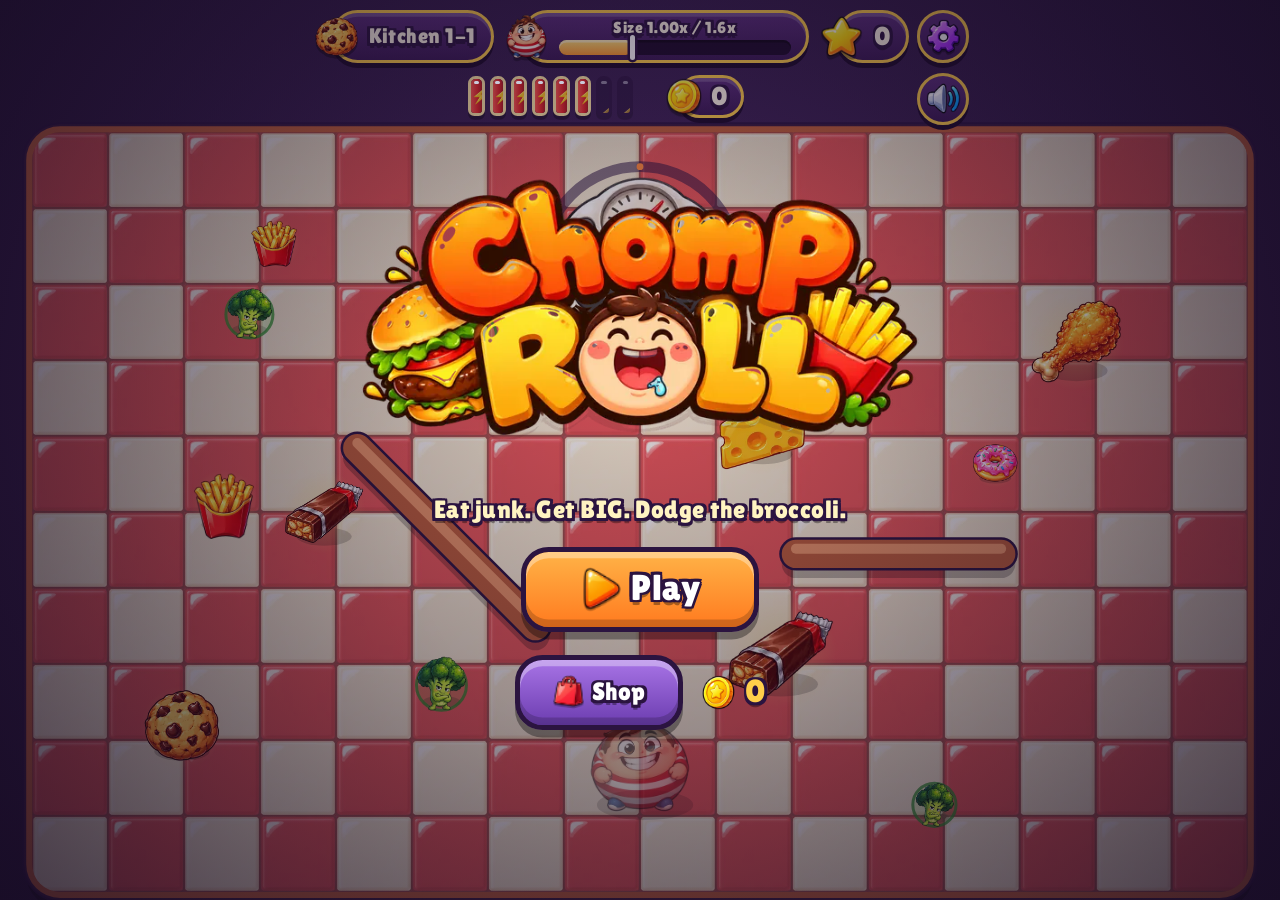
==== index.html @ c0d38214 "Build 4decba5" ====
<!doctype html>
<html lang="en">
<head>
  <meta charset="utf-8">
  <meta name="viewport" content="width=device-width, initial-scale=1, maximum-scale=1, user-scalable=no, viewport-fit=cover">
  <title>Chomp Roll</title>
  <script src="https://bridge.playgama.com/v2/stable/playgama-bridge.js"></script>
  <link rel="preload" href="fonts/LilitaOne.woff2" as="font" type="font/woff2" crossorigin>
  <style>
    /* Lilita One (SIL OFL 1.1, fonts/OFL-LilitaOne.txt). */
    @font-face { font-family: 'Lilita One'; src: url(fonts/LilitaOne.woff2) format('woff2'); font-display: swap; }
  </style>
  <script type="module" crossorigin src="./assets/index-8_rFbSqx.js"></script>
  <link rel="stylesheet" crossorigin href="./assets/index-CRXjLu9Q.css">
</head>
<body>
  <div id="stage">
    <canvas id="c"></canvas>
    <div id="hud">
      <div id="topbar">
        <div class="pill room pressable" id="hud-room"><span class="ico" id="roomIco"></span><b id="roomTxt">Kitchen 1-1</b></div>
        <div class="pill size" id="hud-size">
          <span class="ico" id="sizeIco"></span>
          <div class="nwrap"><span id="sizeTxt">Size</span><div class="bar"><i id="sizeBar"></i><em id="goalMark"></em></div></div>
        </div>
        <div class="pill score" id="hud-score"><span class="ico" id="scoreIco"></span><b id="scoreN">0</b></div>
        <div class="sidebtns">
          <button class="round" id="gear" aria-label="Settings"></button>
          <button class="round" id="mute" aria-label="Mute"><span class="snd">🔊</span></button>
          <button class="round hidden" id="trophy" aria-label="Leaderboard"></button>
        </div>
      </div>
      <div id="row2">
        <div id="cans"></div>
        <div class="pill coins" id="hud-coins"><span class="ico" id="coinIco"></span><b id="coinN">0</b></div>
      </div>
      <div id="hint" class="hidden"></div>
      <div id="banner" class="hidden"></div>

      <div id="title" class="screen">
        <div class="logo pop-in" id="logo"><span class="l1">Chomp</span><span class="l2">Roll</span></div>
        <div class="tagline toon" data-i18n="tagline">Eat junk. Get BIG. Dodge the broccoli.</div>
        <button class="btn big orange pop-in" id="playBtn" data-i18n="play" data-icon="play">Play</button>
        <div class="titlerow">
          <button class="btn purple" id="shopBtn" data-i18n="shop" data-icon="shop">Shop</button>
          <div class="wallet toon"><span class="wico"></span><b class="walletN">0</b></div>
        </div>
        <div class="best toon" id="bestTxt"></div>
      </div>

      <div id="shop" class="screen hidden">
        <div class="panel shop pop-in">
          <button class="round close" id="shopClose" aria-label="Close">✕</button>
          <h2 class="toon" data-i18n="shop_title">Snack Shop</h2>
          <div class="wallet toon"><span class="wico"></span><b class="walletN">0</b></div>
          <button class="btn purple small hidden" id="freeCoinsBtn">► +50</button>
          <div class="cards" id="cards"></div>
        </div>
      </div>

      <div id="second" class="screen hidden">
        <div class="panel pop-in">
          <h2 class="toon" data-i18n="second_title">So close!</h2>
          <div class="toon" data-i18n="second_text">Keep this run going?</div>
          <button class="btn big green" id="secondAd" data-i18n="second_ad">► Watch an ad: keep rolling</button>
          <button class="btn orange" id="secondCoins">► +0</button>
          <button class="btn purple small" id="secondNo" data-i18n="no_thanks">No thanks</button>
        </div>
      </div>

      <div id="modal" class="screen hidden">
        <div class="panel pop-in" id="modalBody"></div>
      </div>

      <div id="toast" class="hidden"></div>

      <div id="over" class="screen hidden">
        <div class="panel pop-in">
          <h2 class="toon" id="overTitle">Out of sugar!</h2>
          <div class="rows">
            <div class="row"><span data-i18n="score">Score</span><b id="ovScore">0</b></div>
            <div class="row"><span data-i18n="rooms">Rooms</span><b id="ovRooms">0</b></div>
            <div class="row"><span data-i18n="biggest">Biggest</span><b id="ovBig">1x</b></div>
            <div class="row best"><span data-i18n="best">Best</span><b id="ovBest">0</b></div>
          </div>
          <div class="newbest hidden toon" id="newBest" data-i18n="new_best">NEW BEST!</div>
          <div class="earned toon" id="earned"><span class="wico"></span><b id="ovCoins">+0 coins</b></div>
          <button class="btn purple small hidden" id="doubleBtn" data-i18n="double_ad">► Ad: double coins</button>
          <div class="btnrow">
            <button class="btn purple" id="overShopBtn" data-i18n="shop" data-icon="shop">Shop</button>
            <button class="btn orange" id="shareBtn" data-i18n="share">📣 Share</button>
            <button class="round" id="overTrophy" aria-label="Leaderboard"></button>
          </div>
          <button class="btn big green" id="againBtn" data-i18n="again">↻ Roll again</button>
        </div>
      </div>
    </div>
  </div>
</body>
</html>
---- assets/index-CRXjLu9Q.css ----
:root{--ink: #fff7e8;--outline: #2b1440;--plum: #4a2466;--gold: #ffcf4a;--orange: #ff9a2e;--font: "Lilita One", "Trebuchet MS", "Arial Rounded MT Bold", Verdana, "Segoe UI Emoji", "Apple Color Emoji", "Noto Color Emoji", sans-serif;--fs: clamp(13px, 1.6vmin + 7px, 18px)}*{box-sizing:border-box;-webkit-tap-highlight-color:transparent;user-select:none;-webkit-user-select:none}html,body{margin:0;height:100%;overflow:hidden;background:#150b22;color:var(--ink);font:400 var(--fs)/1.2 var(--font);touch-action:none;letter-spacing:.02em;font-synthesis:none}.toon,.pill b,.pill span,.btn,#banner,#hint,.panel h2,.row,.logo span{text-shadow:0 2px 0 var(--outline),2px 0 0 var(--outline),-2px 0 0 var(--outline),0 -2px 0 var(--outline),2px 2px 0 var(--outline),-2px 2px 0 var(--outline),2px -2px 0 var(--outline),-2px -2px 0 var(--outline),0 4px 0 rgba(0,0,0,.35)}#stage{position:absolute;inset:0;margin:auto;max-width:200vh;overflow:hidden;background:#2b1a3d;touch-action:none}#c{position:absolute;inset:0;width:100%;height:100%;display:block}#hud{position:absolute;inset:0;pointer-events:none;zoom:var(--k, 1)}#hud button,#hud .pressable{pointer-events:auto}.hidden{display:none!important}.spr{display:inline-block;flex:none}#topbar{position:absolute;top:max(8px,env(safe-area-inset-top));left:8px;right:8px;display:flex;gap:6px;align-items:flex-start;justify-content:center}.sidebtns{display:flex;flex-direction:column;gap:8px}.pill{position:relative;display:flex;align-items:center;gap:4px;height:42px;padding:0 12px 0 28px;margin-left:16px;background:linear-gradient(#5b2f7d,#3a1a55);border:3px solid var(--gold);border-radius:999px;box-shadow:0 4px #1c0b2b,inset 0 3px #ffffff2e;white-space:nowrap}.pill .ico{position:absolute;left:-18px;top:50%;transform:translateY(-50%);width:40px;height:40px;display:grid;place-items:center;font-size:28px;filter:drop-shadow(0 3px 0 rgba(0,0,0,.35))}.pill b{font-size:1.15em}.pill.room b{font-size:.95em}.pill.size{flex:1 1 auto;max-width:230px;min-width:110px}.pill .nwrap{flex:1;display:flex;flex-direction:column;gap:2px;min-width:0}.pill.size span{font-size:.72em;text-align:center}.bar{position:relative;height:12px;border-radius:6px;background:#1c0b2b;overflow:visible;box-shadow:inset 0 2px #0006}.bar i{display:block;height:100%;width:3%;border-radius:6px;background:linear-gradient(#ffe27a,#ff9a2e);box-shadow:inset 0 2px #ffffff80;transition:width .45s cubic-bezier(.3,1.6,.5,1),background .3s}.bar.full i{background:linear-gradient(#b6ff8a,#3fbf4f)}.bar em{position:absolute;top:-4px;bottom:-4px;width:4px;margin-left:-2px;border-radius:2px;background:#fff;box-shadow:0 0 0 2px var(--outline)}.round{width:42px;height:42px;border-radius:50%;border:3px solid var(--gold);background:linear-gradient(#5b2f7d,#3a1a55);box-shadow:0 4px #1c0b2b;display:grid;place-items:center;padding:0;cursor:pointer;color:#fff}.round .snd{font-size:20px;line-height:1;filter:drop-shadow(0 2px 0 rgba(0,0,0,.4))}#mute.muted{background:linear-gradient(#e2574c,#a8261f);border-color:#ffd2c8}#row2{position:absolute;top:calc(max(8px,env(safe-area-inset-top)) + 52px);left:8px;right:62px;display:flex;gap:22px;align-items:center;justify-content:center}#cans{display:flex;gap:4px;min-width:0;flex:0 1 auto}.can{position:relative;flex:0 1 22px;min-width:13px;height:32px;border-radius:6px 6px 5px 5px;background:#2a1840;border:2.5px solid var(--outline);box-shadow:0 3px #00000059;overflow:hidden}.can:before{content:"";position:absolute;left:2px;right:2px;top:1px;height:3px;border-radius:2px;background:#c9c9d9;z-index:2}.can i{position:absolute;left:0;right:0;bottom:0;height:0%;background:linear-gradient(90deg,#ff5a4f,#e8282b 60%,#b31c22);transition:height .35s cubic-bezier(.3,1.6,.5,1)}.can i:after{content:"⚡";position:absolute;left:0;right:0;top:50%;transform:translateY(-50%);text-align:center;font-size:12px}.can.full{border-color:#ffe9a8}.can.empty{opacity:.6}#cans.low .can:first-child{animation:pulse .7s ease-in-out infinite}#hint{position:absolute;left:0;right:0;margin:0 auto;width:fit-content;top:calc(max(8px,env(safe-area-inset-top)) + 92px);padding:6px 14px;border-radius:14px;background:#2b1440d9;border:2px solid var(--gold);font-size:.85em}#banner{position:absolute;left:0;right:0;margin:0 auto;width:fit-content;max-width:92%;top:30%;text-align:center;font-size:2em;color:#fff;padding:10px 26px;border-radius:22px;background:linear-gradient(#ff8a3d,#e5531f);border:4px solid var(--outline);box-shadow:0 6px #00000059,inset 0 4px #ffffff4d;transform:rotate(-3deg)}#banner.green{background:linear-gradient(#7be36a,#2fa443)}#banner.purple{background:linear-gradient(#a06bdc,#6a3aa8)}#banner.gold{background:linear-gradient(#ffe36a,#f0a21f)}.pill.coins{flex:none;height:34px;padding:0 10px 0 24px;margin-left:14px}.pill.coins .ico{width:32px;height:32px;left:-14px}.wallet{display:flex;align-items:center;gap:6px;font-size:1.4em;color:var(--gold)}.wallet .wico{width:30px;height:30px;display:grid;place-items:center;font-size:24px}.titlerow,.btnrow{display:flex;gap:14px;align-items:center;justify-content:center;flex-wrap:wrap}.earned{display:flex;align-items:center;gap:4px;font-size:1.3em;color:var(--gold)}.earned .wico{width:28px;height:28px;display:grid;place-items:center;font-size:22px}.panel.shop{position:relative;width:min(94vw,640px);max-height:88vh;padding:16px 12px 14px;gap:8px;background:linear-gradient(#8a55c4,#5a2e8e)}.panel.shop h2{color:#ffcf3a}.close{position:absolute;right:-10px;top:-10px;background:linear-gradient(#ff7a6a,#d23b2e);font-size:18px}.cards{width:100%;overflow-y:auto;display:grid;grid-template-columns:repeat(auto-fill,minmax(132px,1fr));gap:8px;padding:4px 2px 8px;pointer-events:auto;touch-action:pan-y}.card{display:flex;flex-direction:column;align-items:center;gap:3px;padding:8px 6px;border-radius:18px;background:#2b1440cc;border:3px solid rgba(255,207,74,.5);text-align:center}.card.maxed{border-color:#7be36a}.card .icon{width:44px;height:44px;display:grid;place-items:center;font-size:40px;filter:drop-shadow(0 3px 0 rgba(0,0,0,.4))}.card .name{font-size:.95em}.card .desc{font-size:.72em;color:#f3e6ff;min-height:2.4em;line-height:1.15;font-family:system-ui,sans-serif;text-shadow:none}.card .pips{display:flex;gap:3px}.card .pips i{width:12px;height:12px;border-radius:50%;background:#2b1440;border:2px solid #ffcf4a}.card .pips i.on{background:#ffcf4a}.card .btn{font-size:.95em;padding:8px 14px 10px;border-radius:16px}.card .btn[disabled]{filter:grayscale(.7) brightness(.8);cursor:default}.btn.small{font-size:.9em;padding:8px 16px 10px}.btn .bico{display:inline-block;vertical-align:-6px;margin-right:6px;filter:drop-shadow(0 2px 0 rgba(0,0,0,.35))}.btn.big .bico{vertical-align:-8px}#modalBody{max-height:86vh}#modalBody .row{width:100%;align-items:center;gap:10px}#modalBody select{font:inherit;padding:6px 10px;border-radius:12px;border:3px solid var(--outline);background:#fff7e8;color:#2b1440;pointer-events:auto}.lb{width:100%;display:flex;flex-direction:column;gap:5px;max-height:52vh;overflow-y:auto;pointer-events:auto}.lbrow{display:grid;grid-template-columns:34px 1fr auto;gap:8px;padding:7px 12px;border-radius:12px;background:#4a2466bf}.lbrow.me{background:#ffcf4a59}.lbrow small{display:block;font-size:.7em;opacity:.8;font-family:system-ui,sans-serif;text-shadow:none}.lbnote{font-size:.75em;opacity:.85;font-family:system-ui,sans-serif;text-shadow:none;text-align:center}.lbrow b{color:var(--gold)}#toast{position:absolute;left:0;right:0;bottom:14%;margin:0 auto;width:fit-content;padding:10px 20px;border-radius:16px;background:#2b1440eb;border:3px solid var(--gold);font-size:1.1em;pointer-events:none;z-index:5}#gear .spr,#trophy .spr,#overTrophy .spr{filter:drop-shadow(0 2px 0 rgba(0,0,0,.4))}.btn{pointer-events:auto;border:4px solid var(--outline);border-radius:22px;color:#fff;font:400 1.1em/1 var(--font);padding:12px 26px 14px;cursor:pointer;white-space:nowrap;box-shadow:0 6px #00000059,inset 0 -6px #0000002e,inset 0 5px #ffffff59;transition:transform .08s}.btn:active{transform:translateY(3px) scale(.97)}.btn.big{font-size:1.6em;min-width:190px}.btn.orange{background:linear-gradient(#ffb347,#ff7a1f)}.btn.green{background:linear-gradient(#8de86a,#34a83f)}.btn.purple{background:linear-gradient(#a874e6,#6c3db0)}#over{z-index:2}#second{z-index:3}#shop{z-index:4}#modal{z-index:5}#toast{z-index:6}.screen{position:absolute;inset:0;display:flex;flex-direction:column;align-items:center;justify-content:center;gap:18px;pointer-events:auto;background:radial-gradient(ellipse at 50% 40%,#2b144026,#150b22bf)}.logo{display:flex;flex-direction:column;align-items:center;line-height:.85;transform:rotate(-4deg)}.logo img{max-width:min(86vw,520px)}.logo .l1{font-size:clamp(56px,16vmin,120px);color:#ffcf3a}.logo .l2{font-size:clamp(64px,19vmin,140px);color:#ff7a2b;margin-top:-4px}.logo span{text-shadow:0 5px 0 var(--outline),5px 0 0 var(--outline),-5px 0 0 var(--outline),0 -5px 0 var(--outline),4px 4px 0 var(--outline),-4px 4px 0 var(--outline),4px -4px 0 var(--outline),-4px -4px 0 var(--outline),0 10px 0 rgba(0,0,0,.35)}.logo{animation:float 2.6s ease-in-out infinite}@keyframes float{50%{transform:rotate(-2deg) translateY(-8px)}}.tagline{font-size:1.1em;color:#fff4c2;text-align:center;padding:0 16px}.best{color:var(--gold)}#playBtn{animation:pulse 1.2s ease-in-out infinite}.panel{width:min(88vw,340px);padding:20px 22px 24px;border-radius:28px;background:linear-gradient(#ffd0e4,#ff9cc6);border:5px solid var(--outline);box-shadow:0 8px #00000059,inset 0 6px #fff6;display:flex;flex-direction:column;align-items:center;gap:12px;color:#fff}.panel h2{margin:0;font-size:2em;color:#ffcf3a;transform:rotate(-2deg)}.rows{width:100%;display:flex;flex-direction:column;gap:6px}.row{display:flex;justify-content:space-between;padding:8px 14px;border-radius:14px;background:#4a2466bf;font-size:1.1em}.row.best b{color:var(--gold)}.newbest{color:#ffe14a;font-size:1.5em;animation:wiggle .8s ease-in-out infinite}.squish{animation:squish .32s cubic-bezier(.3,1.8,.5,1)}@keyframes squish{0%{transform:scale(1)}30%{transform:scale(.86,.8)}60%{transform:scale(1.08,1.1)}to{transform:scale(1)}}.bump{animation:bump .45s cubic-bezier(.3,1.8,.5,1)}@keyframes bump{0%{transform:scale(1)}35%{transform:scale(1.3)}to{transform:scale(1)}}.pop-in{animation:popin .5s cubic-bezier(.3,1.7,.5,1) both}@keyframes popin{0%{transform:scale(.2);opacity:0}to{transform:scale(1);opacity:1}}.wiggle{animation:wiggle .6s ease-in-out}@keyframes wiggle{0%,to{transform:rotate(0)}20%{transform:rotate(-9deg) scale(1.1)}40%{transform:rotate(8deg) scale(1.1)}60%{transform:rotate(-5deg)}80%{transform:rotate(3deg)}}@keyframes pulse{50%{transform:scale(1.07)}}.banner-in{animation:bannerin .55s cubic-bezier(.3,1.7,.5,1) both}@keyframes bannerin{0%{transform:rotate(-12deg) scale(.2);opacity:0}to{transform:rotate(-3deg) scale(1);opacity:1}}@media(max-width:420px){.pill{height:38px;padding:0 10px 0 24px;margin-left:14px}.pill .ico{width:34px;height:34px;font-size:24px;left:-15px}.pill.room b{font-size:.8em}.round{width:38px;height:38px}.can{flex-basis:19px;height:28px}#row2{top:calc(max(8px,env(safe-area-inset-top)) + 48px);right:52px;gap:18px}}.pulse{animation:pulse 1s ease-in-out infinite}#hud.dimmed #topbar,#hud.dimmed #row2{filter:brightness(.35) saturate(.6);transition:filter .3s}
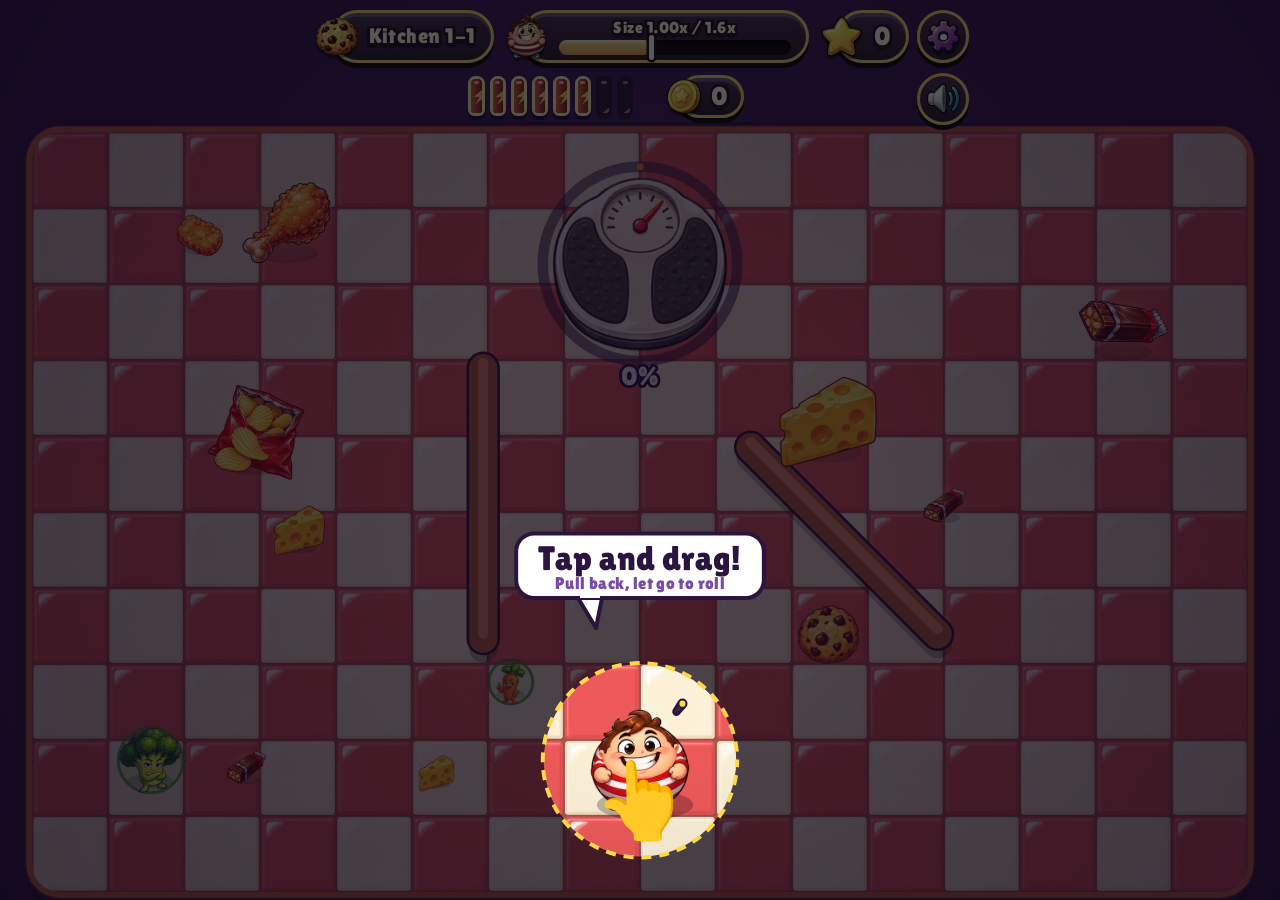
==== commit e7bdc44b: "Build 1113807" ====
--- a/index.html
+++ b/index.html
@@ -11,8 +11,8 @@
     @font-face { font-family: 'Lilita One'; src: url(fonts/LilitaOne.woff2) format('woff2'); font-display: swap; }
   </style> 
-  <script type="module" crossorigin src="./assets/index-8_rFbSqx.js"></script>
-  <link rel="stylesheet" crossorigin href="./assets/index-CRXjLu9Q.css">
+  <script type="module" crossorigin src="./assets/index-Crxuq8op.js"></script>
+  <link rel="stylesheet" crossorigin href="./assets/index-Dvltb6yf.css">
 </head>
 <body>
   <div id="stage">
@@ -34,6 +34,7 @@
       <div id="row2">
         <div id="cans"></div>
         <div class="pill coins" id="hud-coins"><span class="ico" id="coinIco"></span><b id="coinN">0</b></div>
+        <div class="pill coins shield hidden" id="hud-shield"><span class="ico" id="shieldIco"></span><b id="shieldN">0</b></div>
       </div>
       <div id="hint" class="hidden"></div>
       <div id="banner" class="hidden"></div>
@@ -69,6 +70,29 @@
         </div>
       </div>
 
+      <div id="slot" class="screen hidden">
+        <div class="panel slot pop-in">
+          <h2 class="toon" id="slotTitle" data-i18n="slot_title">Snack Slots!</h2>
+          <div class="machine">
+            <div class="marquee"><i></i><i></i><i></i><i></i><i></i><i></i><i></i></div>
+            <div class="reels" id="reels"></div>
+            <div class="lever" id="lever"><i></i></div>
+          </div>
+          <div class="slotmsg toon" id="slotMsg"></div>
+          <div class="slotrule" data-i18n="slot_rule">2 alike: a boon. 3 alike: a BIG boon!</div>
+          <button class="btn big orange" id="spinBtn">Spin</button>
+          <button class="btn purple small" id="slotNext" data-i18n="slot_next" data-icon="play">Next room</button>
+        </div>
+      </div>
+
+      <div id="bigwin" class="hidden">
+        <div class="rays" id="bwRays"></div>
+        <div class="bw-head" id="bwHead">WIN!</div>
+        <div class="bw-ico" id="bwIco"><div class="bw-burst" id="bwBurst"></div><div id="bwIcoIn"></div></div>
+        <div class="bw-text" id="bwText">+2 CANS!</div>
+        <div class="bw-sub" id="bwSub"></div>
+      </div>
+
       <div id="modal" class="screen hidden">
         <div class="panel pop-in" id="modalBody"></div>
       </div>
@@ -85,6 +109,7 @@
             <div class="row best"><span data-i18n="best">Best</span><b id="ovBest">0</b></div>
           </div>
           <div class="newbest hidden toon" id="newBest" data-i18n="new_best">NEW BEST!</div>
+          <div class="goal toon" id="nextGoal"></div>
           <div class="earned toon" id="earned"><span class="wico"></span><b id="ovCoins">+0 coins</b></div>
           <button class="btn purple small hidden" id="doubleBtn" data-i18n="double_ad">► Ad: double coins</button>
           <div class="btnrow">
--- a/assets/index-Dvltb6yf.css
+++ b/assets/index-Dvltb6yf.css
@@ -0,0 +1 @@
+:root{--ink: #fff7e8;--outline: #2b1440;--plum: #4a2466;--gold: #ffcf4a;--orange: #ff9a2e;--font: "Lilita One", "Trebuchet MS", "Arial Rounded MT Bold", Verdana, "Segoe UI Emoji", "Apple Color Emoji", "Noto Color Emoji", sans-serif;--fs: clamp(13px, 1.6vmin + 7px, 18px)}*{box-sizing:border-box;-webkit-tap-highlight-color:transparent;user-select:none;-webkit-user-select:none}html,body{margin:0;height:100%;overflow:hidden;background:#150b22;color:var(--ink);font:400 var(--fs)/1.2 var(--font);touch-action:none;letter-spacing:.02em;font-synthesis:none}.toon,.pill b,.pill span,.btn,#banner,#hint,.panel h2,.row,.logo span{text-shadow:0 2px 0 var(--outline),2px 0 0 var(--outline),-2px 0 0 var(--outline),0 -2px 0 var(--outline),2px 2px 0 var(--outline),-2px 2px 0 var(--outline),2px -2px 0 var(--outline),-2px -2px 0 var(--outline),0 4px 0 rgba(0,0,0,.35)}#stage{position:absolute;inset:0;margin:auto;max-width:200vh;overflow:hidden;background:#2b1a3d;touch-action:none}#c{position:absolute;inset:0;width:100%;height:100%;display:block}#hud{position:absolute;inset:0;pointer-events:none;zoom:var(--k, 1)}#hud button,#hud .pressable{pointer-events:auto}.hidden{display:none!important}.spr{display:inline-block;flex:none}#topbar{position:absolute;top:max(8px,env(safe-area-inset-top));left:8px;right:8px;display:flex;gap:6px;align-items:flex-start;justify-content:center}.sidebtns{display:flex;flex-direction:column;gap:8px}.pill{position:relative;display:flex;align-items:center;gap:4px;height:42px;padding:0 12px 0 28px;margin-left:16px;background:linear-gradient(#5b2f7d,#3a1a55);border:3px solid var(--gold);border-radius:999px;box-shadow:0 4px #1c0b2b,inset 0 3px #ffffff2e;white-space:nowrap}.pill .ico{position:absolute;left:-18px;top:50%;transform:translateY(-50%);width:40px;height:40px;display:grid;place-items:center;font-size:28px;filter:drop-shadow(0 3px 0 rgba(0,0,0,.35))}.pill b{font-size:1.15em}.pill.room b{font-size:.95em}.pill.size{flex:1 1 auto;max-width:230px;min-width:110px}.pill .nwrap{flex:1;display:flex;flex-direction:column;gap:2px;min-width:0}.pill.size span{font-size:.72em;text-align:center}.bar{position:relative;height:12px;border-radius:6px;background:#1c0b2b;overflow:visible;box-shadow:inset 0 2px #0006}.bar i{display:block;height:100%;width:3%;border-radius:6px;background:linear-gradient(#ffe27a,#ff9a2e);box-shadow:inset 0 2px #ffffff80;transition:width .45s cubic-bezier(.3,1.6,.5,1),background .3s}.bar.full i{background:linear-gradient(#b6ff8a,#3fbf4f)}.bar em{position:absolute;top:-4px;bottom:-4px;width:4px;margin-left:-2px;border-radius:2px;background:#fff;box-shadow:0 0 0 2px var(--outline)}.round{width:42px;height:42px;border-radius:50%;border:3px solid var(--gold);background:linear-gradient(#5b2f7d,#3a1a55);box-shadow:0 4px #1c0b2b;display:grid;place-items:center;padding:0;cursor:pointer;color:#fff}.round .snd{font-size:20px;line-height:1;filter:drop-shadow(0 2px 0 rgba(0,0,0,.4))}#mute.muted{background:linear-gradient(#e2574c,#a8261f);border-color:#ffd2c8}#row2{position:absolute;top:calc(max(8px,env(safe-area-inset-top)) + 52px);left:8px;right:62px;display:flex;gap:22px;align-items:center;justify-content:center}#cans{display:flex;gap:4px;min-width:0;flex:0 1 auto}.can{position:relative;flex:0 1 22px;min-width:13px;height:32px;border-radius:6px 6px 5px 5px;background:#2a1840;border:2.5px solid var(--outline);box-shadow:0 3px #00000059;overflow:hidden}.can:before{content:"";position:absolute;left:2px;right:2px;top:1px;height:3px;border-radius:2px;background:#c9c9d9;z-index:2}.can i{position:absolute;left:0;right:0;bottom:0;height:0%;background:linear-gradient(90deg,#ff5a4f,#e8282b 60%,#b31c22);transition:height .35s cubic-bezier(.3,1.6,.5,1)}.can i:after{content:"⚡";position:absolute;left:0;right:0;top:50%;transform:translateY(-50%);text-align:center;font-size:12px}.can.full{border-color:#ffe9a8}.can.empty{opacity:.6}#cans.low .can:first-child{animation:pulse .7s ease-in-out infinite}#hint{position:absolute;left:0;right:0;margin:0 auto;width:fit-content;top:calc(max(8px,env(safe-area-inset-top)) + 92px);padding:6px 14px;border-radius:14px;background:#2b1440d9;border:2px solid var(--gold);font-size:.85em}#banner{position:absolute;left:0;right:0;margin:0 auto;width:fit-content;max-width:92%;top:30%;text-align:center;font-size:2em;color:#fff;padding:10px 26px;border-radius:22px;background:linear-gradient(#ff8a3d,#e5531f);border:4px solid var(--outline);box-shadow:0 6px #00000059,inset 0 4px #ffffff4d;transform:rotate(-3deg)}#banner.green{background:linear-gradient(#7be36a,#2fa443)}#banner.purple{background:linear-gradient(#a06bdc,#6a3aa8)}#banner.gold{background:linear-gradient(#ffe36a,#f0a21f)}.pill.coins{flex:none;height:34px;padding:0 10px 0 24px;margin-left:14px}.pill.coins .ico{width:32px;height:32px;left:-14px}.wallet{display:flex;align-items:center;gap:6px;font-size:1.4em;color:var(--gold)}.wallet .wico{width:30px;height:30px;display:grid;place-items:center;font-size:24px}.titlerow,.btnrow{display:flex;gap:14px;align-items:center;justify-content:center;flex-wrap:wrap}.earned{display:flex;align-items:center;gap:4px;font-size:1.3em;color:var(--gold)}.earned .wico{width:28px;height:28px;display:grid;place-items:center;font-size:22px}.panel.shop{position:relative;width:min(94vw,640px);max-height:88vh;padding:16px 12px 14px;gap:8px;background:linear-gradient(#8a55c4,#5a2e8e)}.panel.shop h2{color:#ffcf3a}.close{position:absolute;right:-10px;top:-10px;background:linear-gradient(#ff7a6a,#d23b2e);font-size:18px}.cards{width:100%;overflow-y:auto;display:grid;grid-template-columns:repeat(auto-fill,minmax(132px,1fr));gap:8px;padding:4px 2px 8px;pointer-events:auto;touch-action:pan-y}.card{display:flex;flex-direction:column;align-items:center;gap:3px;padding:8px 6px;border-radius:18px;background:#2b1440cc;border:3px solid rgba(255,207,74,.5);text-align:center}.card.maxed{border-color:#7be36a}.card .icon{width:44px;height:44px;display:grid;place-items:center;font-size:40px;filter:drop-shadow(0 3px 0 rgba(0,0,0,.4))}.card .name{font-size:.95em}.card .desc{font-size:.72em;color:#f3e6ff;min-height:2.4em;line-height:1.15;font-family:system-ui,sans-serif;text-shadow:none}.card .pips{display:flex;gap:3px}.card .pips i{width:12px;height:12px;border-radius:50%;background:#2b1440;border:2px solid #ffcf4a}.card .pips i.on{background:#ffcf4a}.card .btn{font-size:.95em;padding:8px 14px 10px;border-radius:16px}.card .btn[disabled]{filter:grayscale(.7) brightness(.8);cursor:default}.btn.small{font-size:.9em;padding:8px 16px 10px}.btn .bico{display:inline-block;vertical-align:-6px;margin-right:6px;filter:drop-shadow(0 2px 0 rgba(0,0,0,.35))}.btn.big .bico{vertical-align:-8px}#modalBody{max-height:86vh}#modalBody .row{width:100%;align-items:center;gap:10px}#modalBody select{font:inherit;padding:6px 10px;border-radius:12px;border:3px solid var(--outline);background:#fff7e8;color:#2b1440;pointer-events:auto}.lb{width:100%;display:flex;flex-direction:column;gap:5px;max-height:52vh;overflow-y:auto;pointer-events:auto}.lbrow{display:grid;grid-template-columns:34px 1fr auto;gap:8px;padding:7px 12px;border-radius:12px;background:#4a2466bf}.lbrow.me{background:#ffcf4a59}.lbrow small{display:block;font-size:.7em;opacity:.8;font-family:system-ui,sans-serif;text-shadow:none}.lbnote{font-size:.75em;opacity:.85;font-family:system-ui,sans-serif;text-shadow:none;text-align:center}.lbrow b{color:var(--gold)}#toast{position:absolute;left:0;right:0;bottom:14%;margin:0 auto;width:fit-content;max-width:86%;text-align:center;padding:10px 20px;border-radius:16px;background:#2b1440eb;border:3px solid var(--gold);font-size:1.1em;pointer-events:none;z-index:5}#gear .spr,#trophy .spr,#overTrophy .spr{filter:drop-shadow(0 2px 0 rgba(0,0,0,.4))}.btn{pointer-events:auto;border:4px solid var(--outline);border-radius:22px;color:#fff;font:400 1.1em/1 var(--font);padding:12px 26px 14px;cursor:pointer;white-space:nowrap;box-shadow:0 6px #00000059,inset 0 -6px #0000002e,inset 0 5px #ffffff59;transition:transform .08s}.btn:active{transform:translateY(3px) scale(.97)}.btn.big{font-size:1.6em;min-width:190px}.btn.orange{background:linear-gradient(#ffb347,#ff7a1f)}.btn.green{background:linear-gradient(#8de86a,#34a83f)}.btn.purple{background:linear-gradient(#a874e6,#6c3db0)}#over,#slot{z-index:2}#second{z-index:3}#shop{z-index:4}#modal{z-index:5}#toast{z-index:6}.screen{position:absolute;inset:0;display:flex;flex-direction:column;align-items:center;justify-content:center;gap:18px;pointer-events:auto;background:radial-gradient(ellipse at 50% 40%,#2b144026,#150b22bf)}.logo{display:flex;flex-direction:column;align-items:center;line-height:.85;transform:rotate(-4deg)}.logo img{max-width:min(86vw,520px)}.logo .l1{font-size:clamp(56px,16vmin,120px);color:#ffcf3a}.logo .l2{font-size:clamp(64px,19vmin,140px);color:#ff7a2b;margin-top:-4px}.logo span{text-shadow:0 5px 0 var(--outline),5px 0 0 var(--outline),-5px 0 0 var(--outline),0 -5px 0 var(--outline),4px 4px 0 var(--outline),-4px 4px 0 var(--outline),4px -4px 0 var(--outline),-4px -4px 0 var(--outline),0 10px 0 rgba(0,0,0,.35)}.logo{animation:float 2.6s ease-in-out infinite}@keyframes float{50%{transform:rotate(-2deg) translateY(-8px)}}.tagline{font-size:1.1em;color:#fff4c2;text-align:center;padding:0 16px}.best{color:var(--gold)}#playBtn{animation:pulse 1.2s ease-in-out infinite}.panel{width:min(88vw,340px);padding:20px 22px 24px;border-radius:28px;background:linear-gradient(#ffd0e4,#ff9cc6);border:5px solid var(--outline);box-shadow:0 8px #00000059,inset 0 6px #fff6;display:flex;flex-direction:column;align-items:center;gap:12px;color:#fff}.panel h2{margin:0;font-size:2em;color:#ffcf3a;transform:rotate(-2deg)}.rows{width:100%;display:flex;flex-direction:column;gap:6px}.row{display:flex;justify-content:space-between;padding:8px 14px;border-radius:14px;background:#4a2466bf;font-size:1.1em}.row.best b{color:var(--gold)}.newbest{color:#ffe14a;font-size:1.5em;animation:wiggle .8s ease-in-out infinite}.squish{animation:squish .32s cubic-bezier(.3,1.8,.5,1)}@keyframes squish{0%{transform:scale(1)}30%{transform:scale(.86,.8)}60%{transform:scale(1.08,1.1)}to{transform:scale(1)}}.bump{animation:bump .45s cubic-bezier(.3,1.8,.5,1)}@keyframes bump{0%{transform:scale(1)}35%{transform:scale(1.3)}to{transform:scale(1)}}.pop-in{animation:popin .5s cubic-bezier(.3,1.7,.5,1) both}@keyframes popin{0%{transform:scale(.2);opacity:0}to{transform:scale(1);opacity:1}}.wiggle{animation:wiggle .6s ease-in-out}@keyframes wiggle{0%,to{transform:rotate(0)}20%{transform:rotate(-9deg) scale(1.1)}40%{transform:rotate(8deg) scale(1.1)}60%{transform:rotate(-5deg)}80%{transform:rotate(3deg)}}@keyframes pulse{50%{transform:scale(1.07)}}.banner-in{animation:bannerin .55s cubic-bezier(.3,1.7,.5,1) both}@keyframes bannerin{0%{transform:rotate(-12deg) scale(.2);opacity:0}to{transform:rotate(-3deg) scale(1);opacity:1}}@media(max-width:420px){.pill{height:38px;padding:0 10px 0 24px;margin-left:14px}.pill .ico{width:34px;height:34px;font-size:24px;left:-15px}.pill.room b{font-size:.8em}.round{width:38px;height:38px}.can{flex-basis:19px;height:28px}#row2{top:calc(max(8px,env(safe-area-inset-top)) + 48px);right:52px;gap:18px}}.pulse{animation:pulse 1s ease-in-out infinite}#hud.dimmed #topbar,#hud.dimmed #row2{filter:brightness(.35) saturate(.6);transition:filter .3s}#slot{background:radial-gradient(ellipse at 50% 45%,#2b144000 40%,#150b2273)}.panel.slot{width:min(92vw,360px);background:linear-gradient(#ffe08a,#ffad3b);gap:10px;padding-top:16px}.panel.slot h2{color:#fff}.machine{position:relative;width:100%;padding:26px 14px 14px;border-radius:26px;background:linear-gradient(#e2453a,#a81f2a);border:5px solid var(--outline);box-shadow:0 6px #00000059,inset 0 6px #ffffff4d,inset 0 -8px #0003}.marquee{position:absolute;left:14px;right:14px;top:7px;display:flex;justify-content:space-between}.marquee i{width:11px;height:11px;border-radius:50%;background:#ffe36a;border:2px solid var(--outline);animation:blink .9s steps(1) infinite}.marquee i:nth-child(2n){animation-delay:.45s}.slot.spinning .marquee i{animation-duration:.25s}.slot.win .marquee i{animation-duration:.15s;background:#8dffb0}@keyframes blink{50%{background:#7a3b12}}.reels{display:grid;grid-template-columns:repeat(3,1fr);gap:8px}.reel{position:relative;height:76px;border-radius:14px;overflow:hidden;background:linear-gradient(#fff,#f1e3c8 45%,#fff 55%,#d9c6a3);border:4px solid var(--outline);box-shadow:inset 0 6px 8px #00000040,inset 0 -6px 8px #0003}.reel .strip{position:absolute;left:0;right:0;top:0;will-change:transform}.reel .cell{height:68px;display:grid;place-items:center}.reel .cell .spr{filter:drop-shadow(0 3px 0 rgba(0,0,0,.3))}.reel.win{border-color:#3fbf4f;box-shadow:0 0 0 4px #ffe36a,inset 0 6px 8px #0003;animation:bump .45s cubic-bezier(.3,1.8,.5,1)}.lever{position:absolute;right:-24px;top:18px;width:12px;height:62px;border-radius:6px;background:linear-gradient(90deg,#ccc,#fff,#999);border:3px solid var(--outline);transform-origin:50% 100%}.lever i{position:absolute;left:50%;top:-18px;width:24px;height:24px;margin-left:-12px;border-radius:50%;background:radial-gradient(circle at 35% 35%,#ff9a8a,#d22a2a);border:3px solid var(--outline)}.lever.pull{animation:pull .6s cubic-bezier(.3,1.6,.5,1)}@keyframes pull{30%{transform:scaleY(-.6)}to{transform:none}}.slotmsg{min-height:1.3em;font-size:1.25em;text-align:center}.slotrule{font-size:.75em;color:#6a3510;text-align:center;font-family:system-ui,sans-serif}#spinBtn[disabled],#slotNext[disabled]{filter:grayscale(.7) brightness(.85);cursor:default;animation:none}.goal{color:#fff4c2;font-size:1.05em;text-align:center}.card.nudge{border-color:#ffe36a;box-shadow:0 0 0 4px #ffe36a99;animation:pulse 1s ease-in-out infinite}#bigwin{position:absolute;inset:0;z-index:7;pointer-events:none;display:flex;flex-direction:column;align-items:center;justify-content:center;gap:4px}#bigwin .rays{position:absolute;left:50%;top:50%;width:170vmax;height:170vmax;margin:-85vmax 0 0 -85vmax;border-radius:50%;background:repeating-conic-gradient(#ffe25a8c 0 9deg,#ff962800 9deg 18deg);-webkit-mask:radial-gradient(circle,#000 0,#000 18%,transparent 55%);mask:radial-gradient(circle,#000 0,#000 18%,transparent 55%);animation:raysin .5s ease-out backwards,spinrays 6s linear infinite}#bigwin .rays.art{background:none;border-radius:0;-webkit-mask:none;mask:none;width:120vmin;height:120vmin;margin:-60vmin 0 0 -60vmin}#bigwin .rays.art .spr{width:100%!important;height:100%!important;opacity:.9}@keyframes spinrays{to{transform:rotate(360deg)}}@keyframes raysin{0%{opacity:0;transform:scale(.3)}}.bw-head,.bw-text{position:relative;text-align:center;line-height:.95;letter-spacing:.02em;padding:0 12px;text-shadow:0 5px 0 var(--outline),5px 0 0 var(--outline),-5px 0 0 var(--outline),0 -5px 0 var(--outline),4px 4px 0 var(--outline),-4px 4px 0 var(--outline),4px -4px 0 var(--outline),-4px -4px 0 var(--outline),0 11px 0 rgba(0,0,0,.35),0 0 40px rgba(255,220,80,.9)}.bw-head{font-size:clamp(34px,9vmin,76px);color:#fff;animation:bwhead .6s cubic-bezier(.3,1.8,.5,1) both}.bw-text{font-size:clamp(46px,14vmin,120px);color:#ffe14a;max-width:96vw;animation:bwslam .7s cubic-bezier(.25,1.9,.45,1) .12s both,bwglow .5s ease-in-out .8s infinite alternate}.bw-ico{position:relative;height:clamp(70px,20vmin,150px);display:grid;place-items:center;animation:bwslam .6s cubic-bezier(.3,1.9,.5,1) .05s both}.bw-ico .spr{filter:drop-shadow(0 6px 0 rgba(0,0,0,.35)) drop-shadow(0 0 24px rgba(255,230,120,.9));animation:bwbob .7s ease-in-out .7s infinite alternate}#bigwin.jackpot .bw-text{animation:bwslam .8s cubic-bezier(.25,1.9,.45,1) .2s both,bwrainbow .6s linear .9s infinite}#bigwin.jackpot .bw-head{font-size:clamp(48px,15vmin,130px);color:#ffe14a;animation:bwhead .6s cubic-bezier(.3,1.8,.5,1) both,bwshake .12s linear .6s 6}#bigwin.out{animation:bwout .35s ease-in both}@keyframes bwhead{0%{transform:scale(3) rotate(-12deg);opacity:0}to{transform:scale(1) rotate(-4deg);opacity:1}}@keyframes bwslam{0%{transform:scale(4);opacity:0}60%{transform:scale(.9);opacity:1}to{transform:scale(1);opacity:1}}@keyframes bwglow{to{transform:scale(1.07) rotate(2deg);color:#fff6b0}}@keyframes bwbob{to{transform:translateY(-8px) rotate(6deg) scale(1.06)}}@keyframes bwrainbow{0%{color:#ffe14a}25%{color:#8dffb0}50%{color:#8fe3ff}75%{color:#ff9ad5}to{color:#ffe14a}}@keyframes bwshake{25%{transform:rotate(-4deg) translate(-6px)}75%{transform:rotate(-4deg) translate(6px)}}@keyframes bwout{to{opacity:0;transform:scale(1.4)}}.panel.slot.art{padding-top:12px}.panel.slot.art>h2{display:none}.panel.slot.art .machine{margin-top:64px;padding-top:16px}.marquee.art{left:50%;right:auto;top:-78px;width:84%;transform:translate(-50%);display:block}.marquee.art .mqart{display:block;width:100%;height:auto;filter:drop-shadow(0 5px 0 rgba(0,0,0,.3))}.marquee.art #slotTitle{position:absolute;left:0;right:0;top:52%;transform:translateY(-50%) rotate(-2deg);margin:0;text-align:center;font-size:clamp(20px,6.2vmin,30px);color:#fff;white-space:nowrap}.slot.spinning .marquee.art .mqart,.slot.win .marquee.art .mqart{animation:mqflash .3s steps(1) infinite}@keyframes mqflash{50%{filter:drop-shadow(0 5px 0 rgba(0,0,0,.3)) brightness(1.35) saturate(1.3)}}.reel{display:block}.panel.slot.art .reel{height:auto;aspect-ratio:264 / 320;border:0;background:none;box-shadow:none;border-radius:0;overflow:visible}.panel.slot.art .reel .frame{position:absolute;inset:0;width:100%;height:100%;filter:drop-shadow(0 4px 0 rgba(0,0,0,.3))}.reel .rw{position:absolute;inset:0;overflow:hidden;container-type:size}.panel.slot.art .reel .rw{inset:12% 16%;border-radius:8px}.reel .cell{height:100cqh}.panel.slot.art .reel .cell .spr{width:82cqw!important;height:82cqw!important}.panel.slot.art .reel.win{box-shadow:none;border:0}.panel.slot.art .reel.win .frame{filter:drop-shadow(0 0 10px #fff6a0) drop-shadow(0 0 18px #ffd84a) brightness(1.15)}.lever.art{right:-30px;top:-4px;width:36px;height:auto;background:none;border:0;border-radius:0}.lever.art .spr{display:block;width:100%;height:auto;filter:drop-shadow(0 4px 0 rgba(0,0,0,.3))}#bigwin .rays.art{-webkit-mask:radial-gradient(circle,#000 0,#000 30%,transparent 70%);mask:radial-gradient(circle,#000 0,#000 30%,transparent 70%)}.bw-ico{position:relative}.bw-burst{position:absolute;left:50%;top:50%;transform:translate(-50%,-50%);animation:spinrays 5s linear infinite}.bw-burst .spr{display:block}#bwIcoIn{position:relative}.reels{grid-template-columns:repeat(3,minmax(0,1fr))}.panel.slot canvas.spr{max-width:100%}.bw-sub{position:relative;font-size:clamp(24px,6vmin,44px);color:#ffe14a;animation:bwhead .5s cubic-bezier(.3,1.8,.5,1) .35s both;text-shadow:0 3px 0 var(--outline),3px 0 0 var(--outline),-3px 0 0 var(--outline),0 -3px 0 var(--outline),0 6px 0 rgba(0,0,0,.35)}#cans.bottomless .can i{height:100%!important;background:linear-gradient(90deg,#8fe3ff,#3fa9ff 60%,#1f6fd1)}#cans.bottomless .can{border-color:#bdf0ff;animation:pulse .6s ease-in-out infinite}
